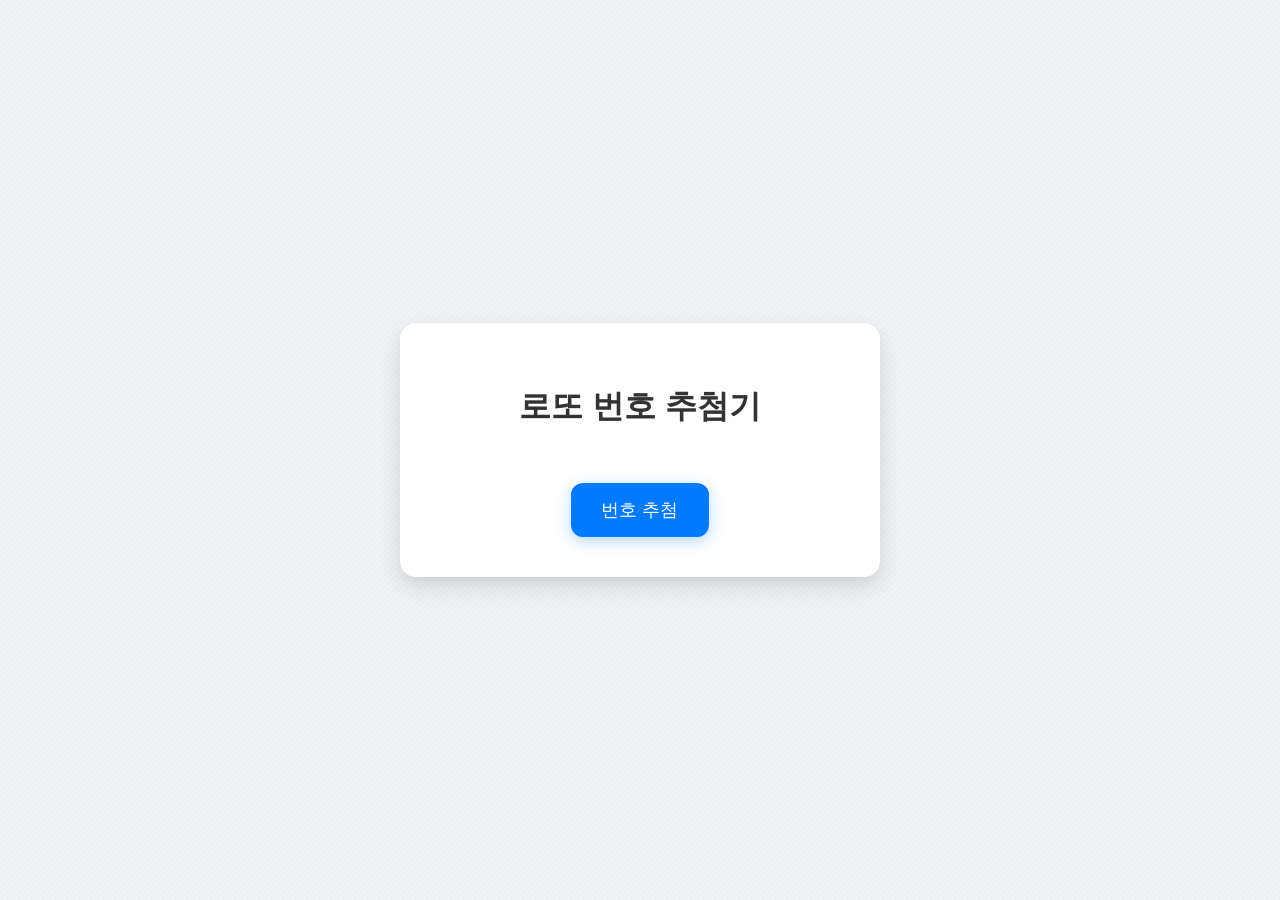
==== index.html @ a120d89f "Initial upload of product builder project" ====
<!DOCTYPE html>
<html lang="ko">
<head>
    <meta charset="UTF-8">
    <meta name="viewport" content="width=device-width, initial-scale=1.0">
    <title>로또 번호 추첨기</title>
    <link rel="stylesheet" href="style.css">
</head>
<body>
    <div class="container">
        <h1>로또 번호 추첨기</h1>
        <div id="numbers" class="numbers-container"></div>
        <button id="generate" class="generate-btn">번호 추첨</button>
    </div>
    <script src="main.js"></script>
</body>
</html>
---- style.css ----
body {
    font-family: 'Helvetica Neue', sans-serif;
    display: flex;
    justify-content: center;
    align-items: center;
    height: 100vh;
    margin: 0;
    background-color: #f0f2f5;
    background-image: url("data:image/svg+xml,%3Csvg width='6' height='6' viewBox='0 0 6 6' xmlns='http://www.w3.org/2000/svg'%3E%3Cg fill='%239C92AC' fill-opacity='0.1'%3E%3Cpath d='M5 0h1L0 6V5zM6 5v1H5z'/%3E%3C/g%3E%3C/svg%3E");
}

.container {
    text-align: center;
    background-color: white;
    padding: 40px;
    border-radius: 16px;
    box-shadow: 0 10px 25px rgba(0, 0, 0, 0.1), 0 5px 10px rgba(0, 0, 0, 0.04);
    width: 90%;
    max-width: 400px;
}

h1 {
    color: #333;
    margin-bottom: 24px;
}

.numbers-container {
    display: flex;
    justify-content: center;
    gap: 10px;
    margin-bottom: 30px;
    flex-wrap: wrap;
}

.number {
    width: 50px;
    height: 50px;
    border-radius: 50%;
    display: flex;
    justify-content: center;
    align-items: center;
    color: white;
    font-size: 24px;
    font-weight: bold;
    box-shadow: 0 2px 5px rgba(0,0,0,0.2);
}

.generate-btn {
    background-color: #007aff;
    color: white;
    border: none;
    padding: 15px 30px;
    font-size: 18px;
    border-radius: 12px;
    cursor: pointer;
    transition: background-color 0.3s ease, transform 0.2s ease;
    box-shadow: 0 4px 15px rgba(0, 122, 255, 0.3);
}

.generate-btn:hover {
    background-color: #0056b3;
    transform: translateY(-2px);
}

.generate-btn:active {
    transform: translateY(1px);
}
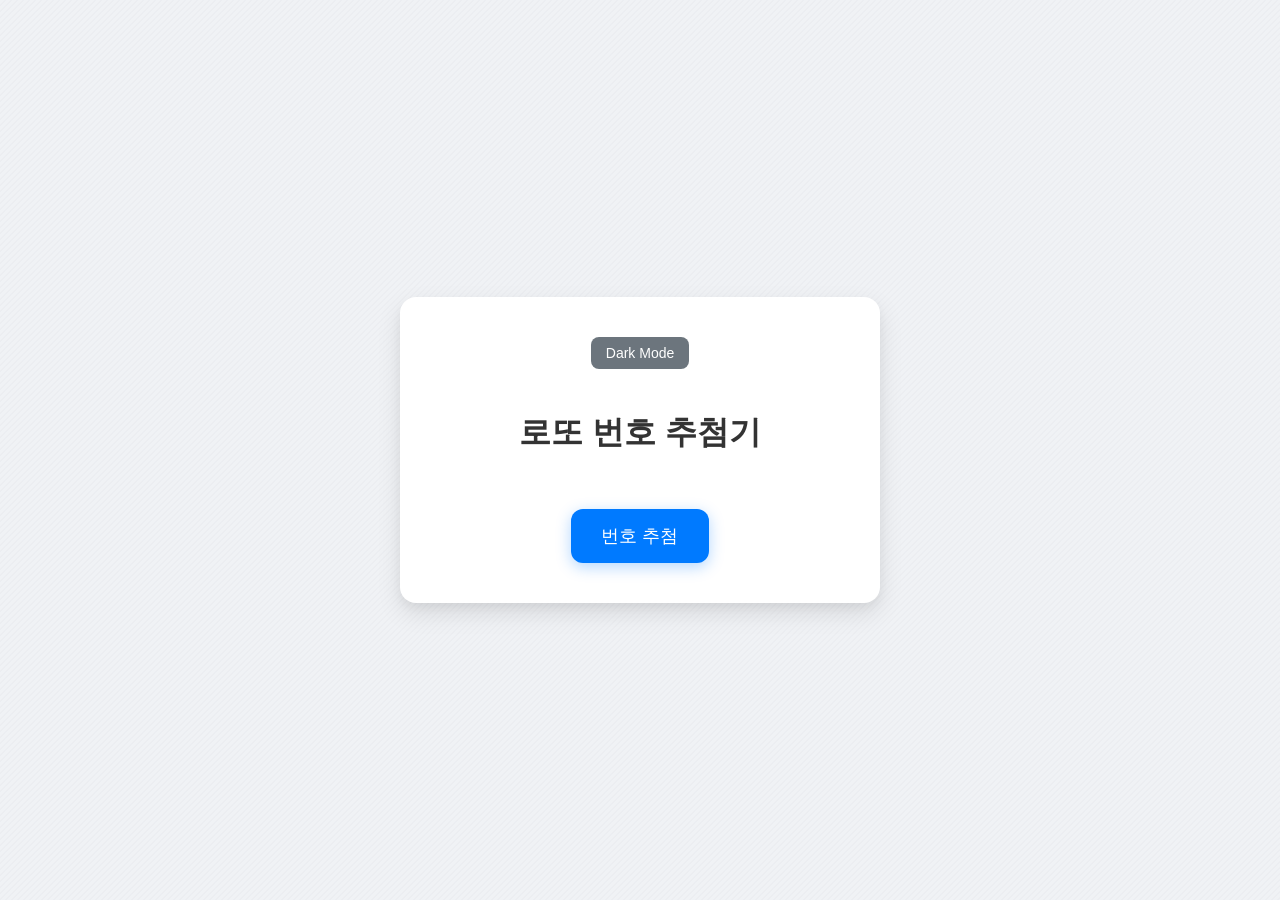
==== commit 79df8942: "feat: Add dark mode and light mode functionality" ====
--- a/index.html
+++ b/index.html
@@ -8,6 +8,7 @@
 </head>
 <body>
     <div class="container">
+        <button id="theme-toggle" class="theme-toggle-btn">Toggle Theme</button>
         <h1>로또 번호 추첨기</h1>
         <div id="numbers" class="numbers-container"></div>
         <button id="generate" class="generate-btn">번호 추첨</button>
--- a/style.css
+++ b/style.css
@@ -1,3 +1,36 @@
+/* Theme Toggle Button */
+.theme-toggle-btn {
+    background-color: #6c757d;
+    color: white;
+    border: none;
+    padding: 8px 15px;
+    font-size: 14px;
+    border-radius: 8px;
+    cursor: pointer;
+    transition: background-color 0.3s ease;
+    margin-bottom: 20px; /* Space below the button */
+}
+
+.theme-toggle-btn:hover {
+    background-color: #5a6268;
+}
+
+/* Dark Mode Styles */
+body.dark-mode {
+    background-color: #2c2c2c;
+    color: #e0e0e0;
+    background-image: url("data:image/svg+xml,%3Csvg width='6' height='6' viewBox='0 0 6 6' xmlns='http://www.w3.org/2000/svg'%3E%3Cg fill='%239C92AC' fill-opacity='0.05'%3E%3Cpath d='M5 0h1L0 6V5zM6 5v1H5z'/%3E%3C/g%3E%3C/svg%3E");
+}
+
+body.dark-mode .container {
+    background-color: #3a3a3a;
+    box-shadow: 0 10px 25px rgba(0, 0, 0, 0.3), 0 5px 10px rgba(0, 0, 0, 0.12);
+}
+
+body.dark-mode h1 {
+    color: #e0e0e0;
+}
+
 body {
     font-family: 'Helvetica Neue', sans-serif;
     display: flex;
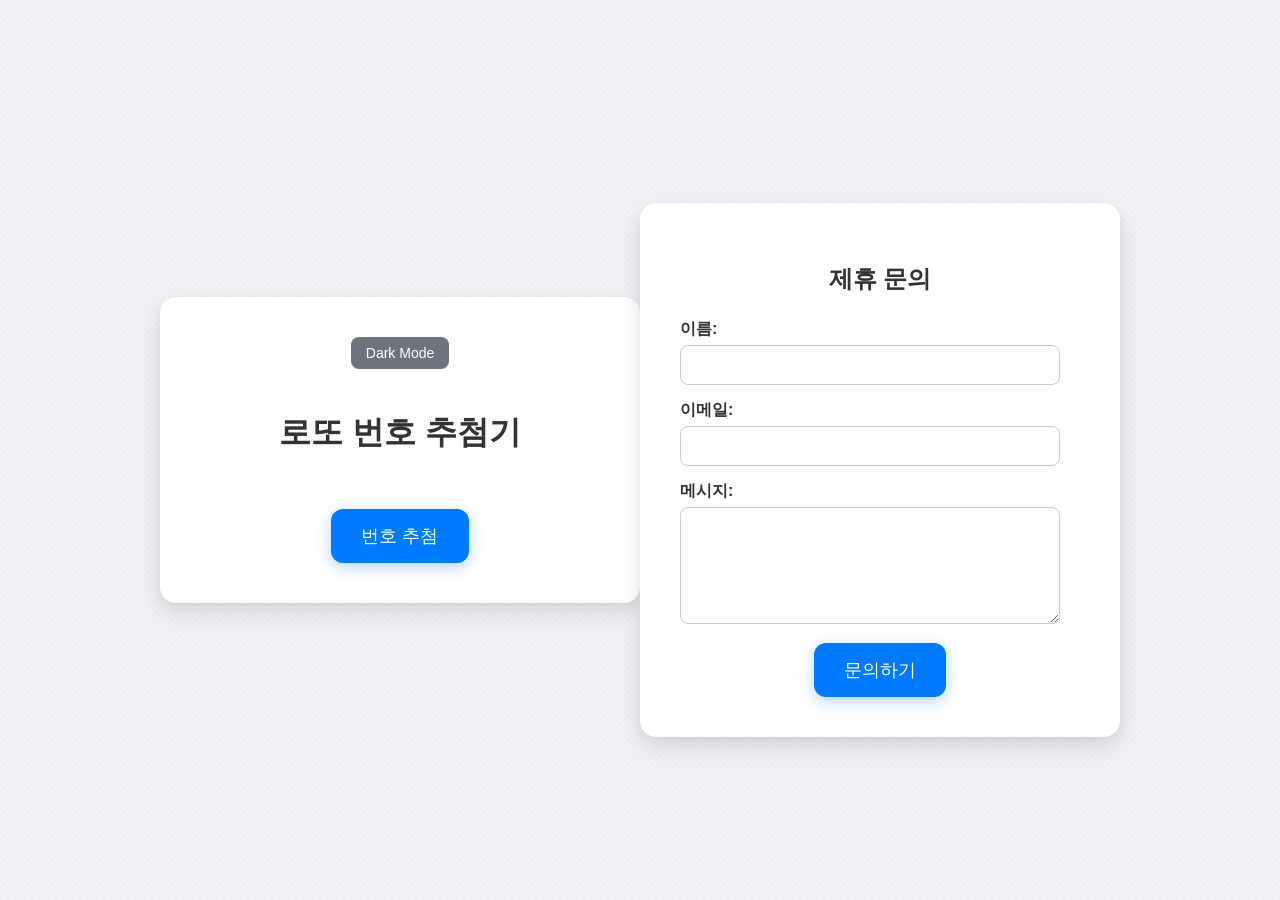
==== commit 26611064: "feat: Add Formspree contact form for partnership inquiries" ====
--- a/index.html
+++ b/index.html
@@ -13,6 +13,26 @@
         <div id="numbers" class="numbers-container"></div>
         <button id="generate" class="generate-btn">번호 추첨</button>
     </div>
+
+    <div class="container contact-form-container">
+        <h2>제휴 문의</h2>
+        <form action="https://formspree.io/f/mkovgble" method="POST" id="contact-form">
+            <div class="form-group">
+                <label for="name">이름:</label>
+                <input type="text" id="name" name="name" required>
+            </div>
+            <div class="form-group">
+                <label for="email">이메일:</label>
+                <input type="email" id="email" name="email" required>
+            </div>
+            <div class="form-group">
+                <label for="message">메시지:</label>
+                <textarea id="message" name="message" rows="5" required></textarea>
+            </div>
+            <button type="submit" class="generate-btn">문의하기</button>
+        </form>
+    </div>
+
     <script src="main.js"></script>
 </body>
 </html>
--- a/style.css
+++ b/style.css
@@ -29,6 +29,69 @@
 
 body.dark-mode h1 {
     color: #e0e0e0;
+}
+
+/* Contact Form Styles */
+.contact-form-container {
+    margin-top: 40px; /* Space above the form container */
+}
+
+.contact-form-container h2 {
+    color: #333;
+    margin-bottom: 24px;
+}
+
+body.dark-mode .contact-form-container h2 {
+    color: #e0e0e0;
+}
+
+.form-group {
+    margin-bottom: 15px;
+    text-align: left;
+}
+
+.form-group label {
+    display: block;
+    margin-bottom: 5px;
+    font-weight: bold;
+    color: #333;
+}
+
+body.dark-mode .form-group label {
+    color: #e0e0e0;
+}
+
+.form-group input[type="text"],
+.form-group input[type="email"],
+.form-group textarea {
+    width: calc(100% - 20px);
+    padding: 10px;
+    border: 1px solid #ccc;
+    border-radius: 8px;
+    font-size: 16px;
+    box-sizing: border-box;
+    background-color: white;
+    color: #333;
+}
+
+body.dark-mode .form-group input[type="text"],
+body.dark-mode .form-group input[type="email"],
+body.dark-mode .form-group textarea {
+    background-color: #4a4a4a;
+    border-color: #666;
+    color: #e0e0e0;
+}
+
+.form-group input[type="text"]:focus,
+.form-group input[type="email"]:focus,
+.form-group textarea:focus {
+    border-color: #007aff;
+    outline: none;
+    box-shadow: 0 0 0 3px rgba(0, 122, 255, 0.2);
+}
+
+.form-group textarea {
+    resize: vertical;
 }
 
 body {
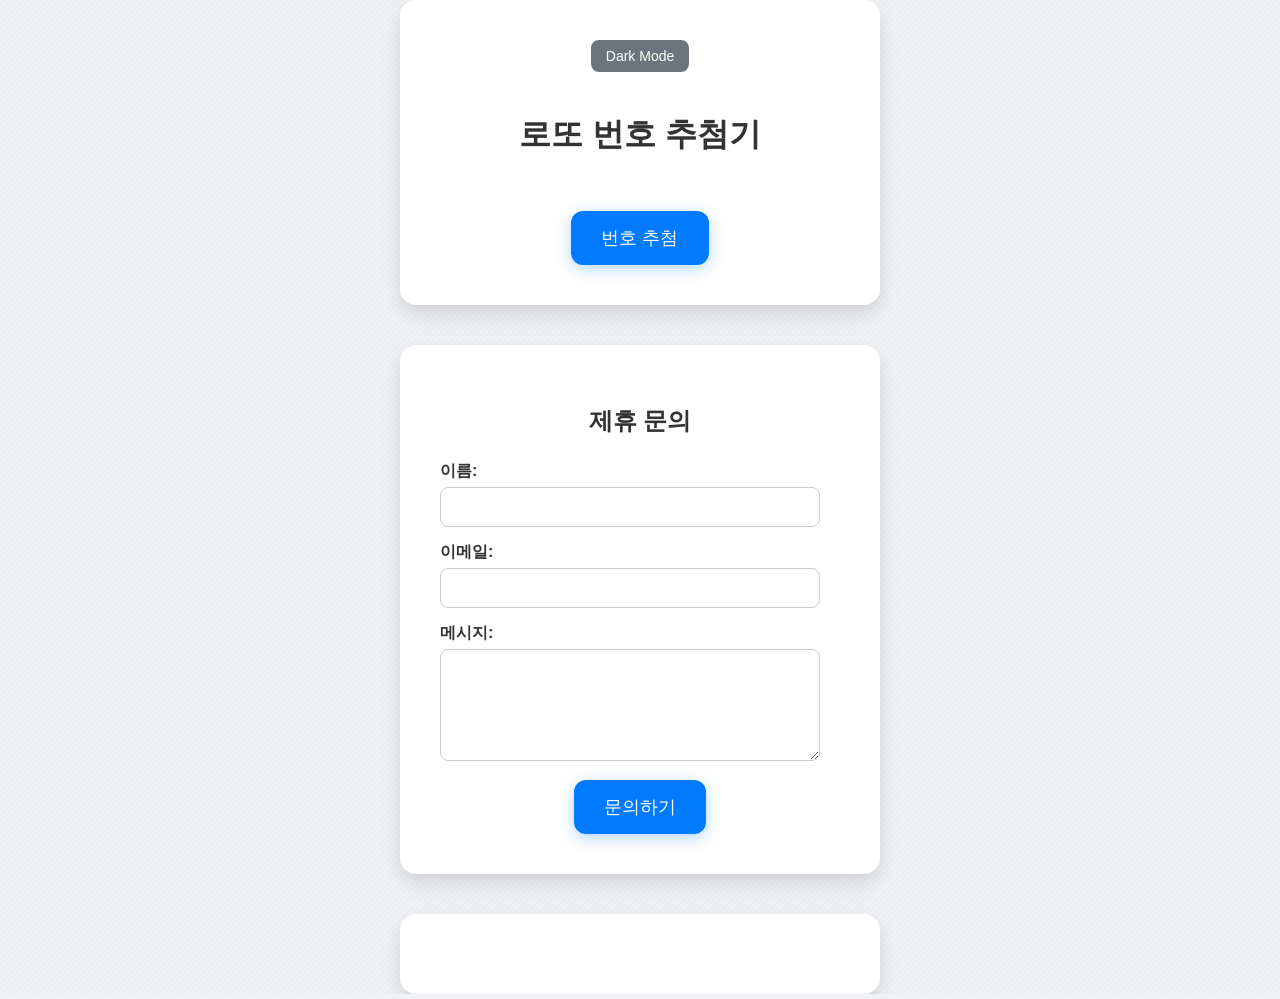
==== commit 7f57a71e: "feat: Add Disqus comment section" ====
--- a/index.html
+++ b/index.html
@@ -33,6 +33,26 @@
         </form>
     </div>
 
+    <div id="disqus_thread" class="container" style="margin-top: 40px; text-align: left;"></div>
+    <script>
+        /**
+        *  RECOMMENDED CONFIGURATION VARIABLES: EDIT AND UNCOMMENT THE SECTION BELOW TO INSERT DYNAMIC VALUES FROM YOUR PLATFORM OR CMS.
+        *  LEARN WHY DEFINING THESE VARIABLES IS IMPORTANT: https://disqus.com/admin/universalcode/#configuration-variables    */
+        /*
+        var disqus_config = function () {
+        this.page.url = PAGE_URL;  // Replace PAGE_URL with your page's canonical URL variable
+        this.page.identifier = PAGE_IDENTIFIER; // Replace PAGE_IDENTIFIER with your page's unique identifier variable
+        };
+        */
+        (function() { // DON'T EDIT BELOW THIS LINE
+        var d = document, s = d.createElement('script');
+        s.src = 'https://productbuilder-lhgbuhu7to.disqus.com/embed.js';
+        s.setAttribute('data-timestamp', +new Date());
+        (d.head || d.body).appendChild(s);
+        })();
+    </script>
+    <noscript>Please enable JavaScript to view the <a href="https://disqus.com/?ref_noscript">comments powered by Disqus.</a></noscript>
+
     <script src="main.js"></script>
 </body>
 </html>
--- a/style.css
+++ b/style.css
@@ -97,9 +97,9 @@
 body {
     font-family: 'Helvetica Neue', sans-serif;
     display: flex;
-    justify-content: center;
-    align-items: center;
-    height: 100vh;
+    flex-direction: column; /* Stack children vertically */
+    align-items: center;   /* Center children horizontally */
+    min-height: 100vh;     /* Ensure body takes at least full viewport height */
     margin: 0;
     background-color: #f0f2f5;
     background-image: url("data:image/svg+xml,%3Csvg width='6' height='6' viewBox='0 0 6 6' xmlns='http://www.w3.org/2000/svg'%3E%3Cg fill='%239C92AC' fill-opacity='0.1'%3E%3Cpath d='M5 0h1L0 6V5zM6 5v1H5z'/%3E%3C/g%3E%3C/svg%3E");
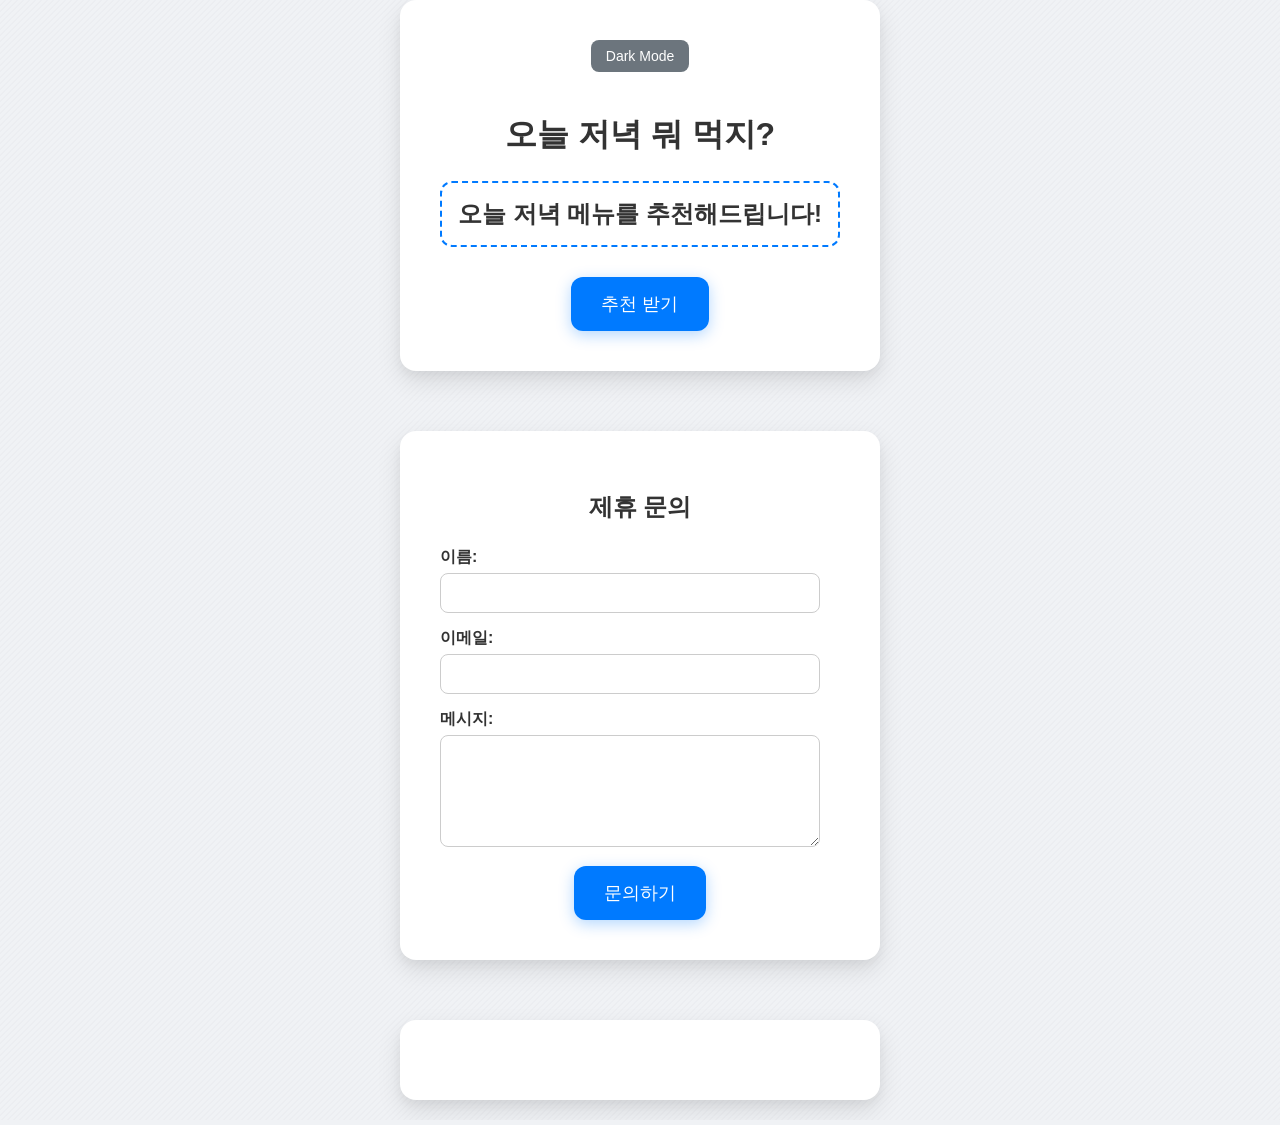
==== commit 749ae0ac: "feat: Implement 'What to eat tonight?' recommendation service (local only)" ====
--- a/index.html
+++ b/index.html
@@ -9,9 +9,9 @@
 <body>
     <div class="container">
         <button id="theme-toggle" class="theme-toggle-btn">Toggle Theme</button>
-        <h1>로또 번호 추첨기</h1>
-        <div id="numbers" class="numbers-container"></div>
-        <button id="generate" class="generate-btn">번호 추첨</button>
+        <h1>오늘 저녁 뭐 먹지?</h1>
+        <div id="recommendation" class="recommendation-container">오늘 저녁 메뉴를 추천해드립니다!</div>
+        <button id="generate" class="generate-btn">추천 받기</button>
     </div>
 
     <div class="container contact-form-container">
--- a/style.css
+++ b/style.css
@@ -113,32 +113,27 @@
     box-shadow: 0 10px 25px rgba(0, 0, 0, 0.1), 0 5px 10px rgba(0, 0, 0, 0.04);
     width: 90%;
     max-width: 400px;
+    margin-bottom: 20px; /* Add some space below each container */
+}
+
+.recommendation-container {
+    font-size: 24px;
+    font-weight: bold;
+    margin-bottom: 30px;
+    padding: 15px;
+    border: 2px dashed #007aff;
+    border-radius: 12px;
+    color: #333;
+}
+
+body.dark-mode .recommendation-container {
+    color: #e0e0e0;
+    border-color: #007aff;
 }
 
 h1 {
     color: #333;
     margin-bottom: 24px;
-}
-
-.numbers-container {
-    display: flex;
-    justify-content: center;
-    gap: 10px;
-    margin-bottom: 30px;
-    flex-wrap: wrap;
-}
-
-.number {
-    width: 50px;
-    height: 50px;
-    border-radius: 50%;
-    display: flex;
-    justify-content: center;
-    align-items: center;
-    color: white;
-    font-size: 24px;
-    font-weight: bold;
-    box-shadow: 0 2px 5px rgba(0,0,0,0.2);
 }
 
 .generate-btn {
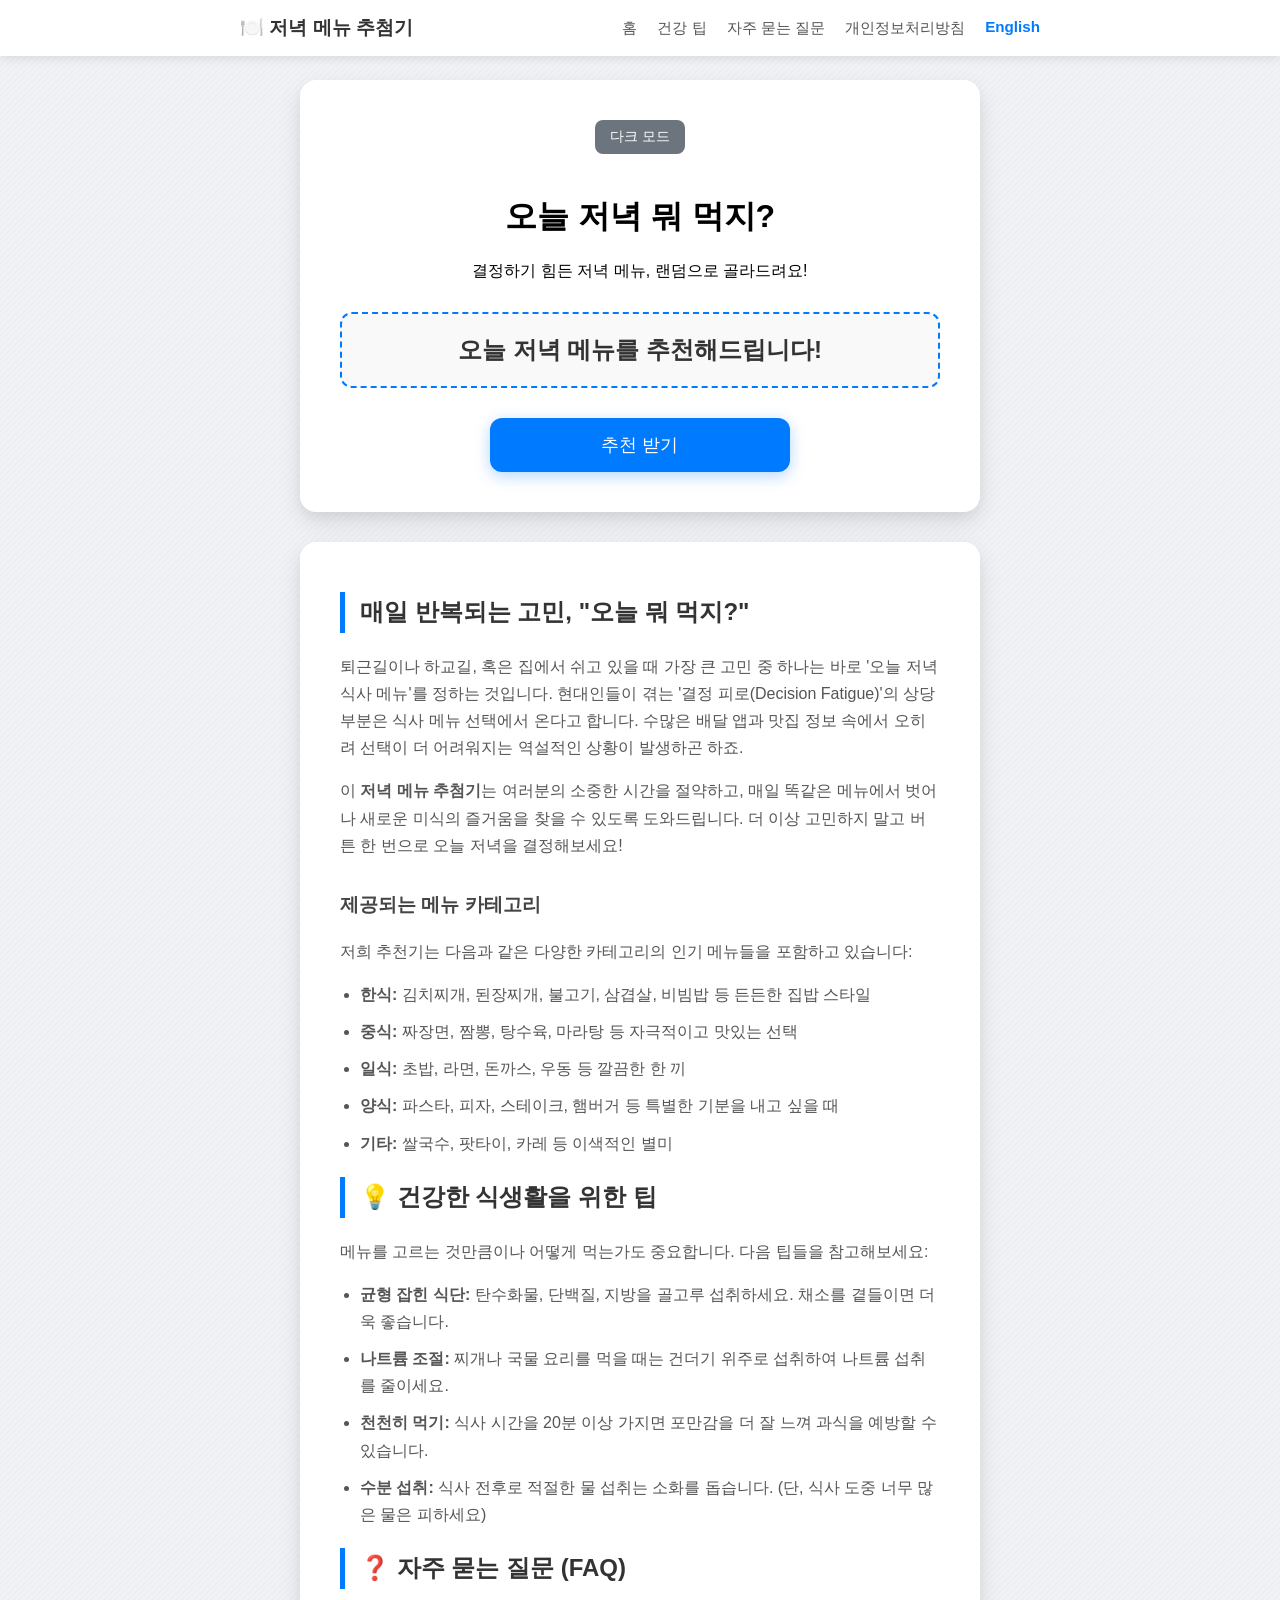
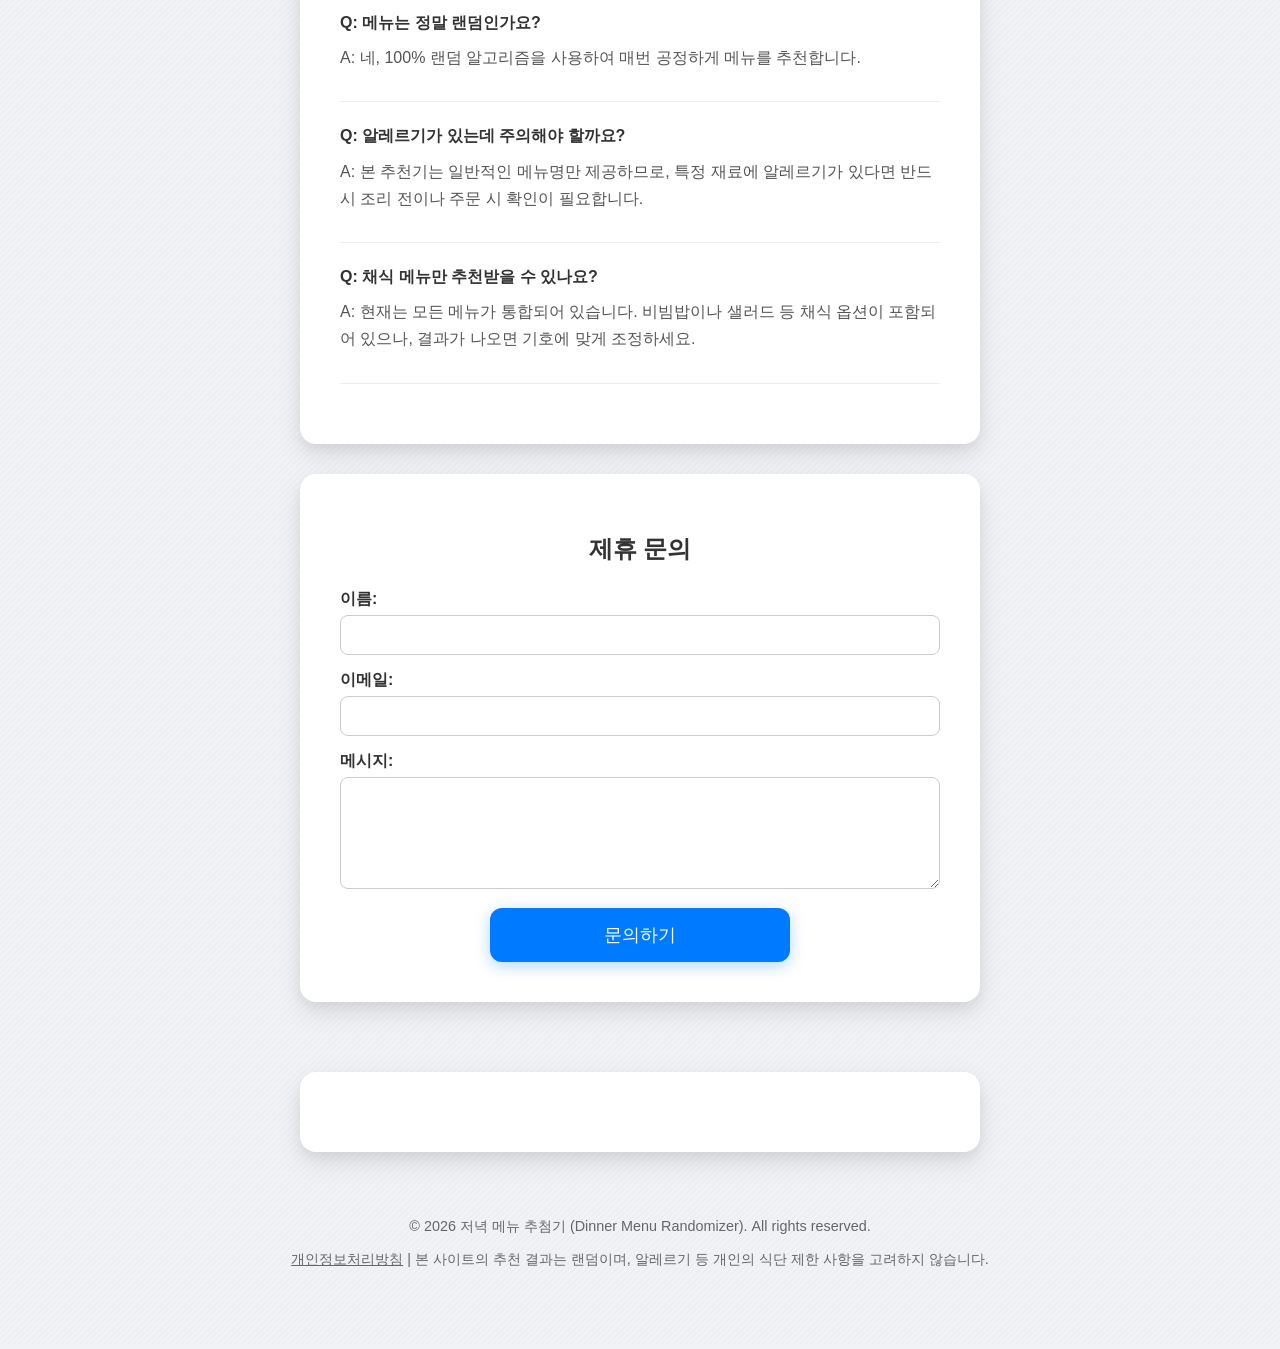
==== commit b62a3d5d: "feat: Upgrade site to high-quality AdSense optimized version with multi-language support" ====
--- a/index.html
+++ b/index.html
@@ -3,15 +3,84 @@
 <head>
     <meta charset="UTF-8">
     <meta name="viewport" content="width=device-width, initial-scale=1.0">
-    <title>로또 번호 추첨기</title>
+    <meta name="description" content="오늘 저녁 메뉴가 고민이신가요? 결정 장애를 해결해 줄 랜덤 저녁 메뉴 추천기를 사용해보세요. 한식, 중식, 일식, 양식 등 다양한 추천을 제공합니다.">
+    <meta name="keywords" content="저녁 메뉴 추천, 점심 메뉴 추천, 오늘 뭐 먹지, 음식 추천, 랜덤 메뉴, 식사 결정, 맛집 메뉴">
+    <meta name="google-adsense-account" content="ca-pub-8612629847050094">
+    <title>저녁 메뉴 추첨기 - 오늘 뭐 먹지?</title>
     <link rel="stylesheet" href="style.css">
+    <script async src="https://pagead2.googlesyndication.com/pagead/js/adsbygoogle.js?client=ca-pub-8612629847050094" crossorigin="anonymous"></script>
 </head>
 <body>
+    <!-- Navbar -->
+    <nav class="navbar">
+        <div class="nav-content">
+            <a href="index.html" class="logo">🍽️ 저녁 메뉴 추첨기</a>
+            <div class="nav-links">
+                <a href="index.html">홈</a>
+                <a href="#tips">건강 팁</a>
+                <a href="#faq">자주 묻는 질문</a>
+                <a href="privacy.html">개인정보처리방침</a>
+                <a href="en.html" class="lang-switch">English</a>
+            </div>
+        </div>
+    </nav>
+
     <div class="container">
-        <button id="theme-toggle" class="theme-toggle-btn">Toggle Theme</button>
+        <button id="theme-toggle" class="theme-toggle-btn">다크 모드</button>
         <h1>오늘 저녁 뭐 먹지?</h1>
+        <p class="subtitle">결정하기 힘든 저녁 메뉴, 랜덤으로 골라드려요!</p>
         <div id="recommendation" class="recommendation-container">오늘 저녁 메뉴를 추천해드립니다!</div>
         <button id="generate" class="generate-btn">추천 받기</button>
+    </div>
+
+    <!-- Content Section -->
+    <div class="container content-container">
+        <article>
+            <h2>매일 반복되는 고민, "오늘 뭐 먹지?"</h2>
+            <p>
+                퇴근길이나 하교길, 혹은 집에서 쉬고 있을 때 가장 큰 고민 중 하나는 바로 '오늘 저녁 식사 메뉴'를 정하는 것입니다. 
+                현대인들이 겪는 '결정 피로(Decision Fatigue)'의 상당 부분은 식사 메뉴 선택에서 온다고 합니다. 
+                수많은 배달 앱과 맛집 정보 속에서 오히려 선택이 더 어려워지는 역설적인 상황이 발생하곤 하죠.
+            </p>
+            <p>
+                이 <strong>저녁 메뉴 추첨기</strong>는 여러분의 소중한 시간을 절약하고, 매일 똑같은 메뉴에서 벗어나 
+                새로운 미식의 즐거움을 찾을 수 있도록 도와드립니다. 더 이상 고민하지 말고 버튼 한 번으로 오늘 저녁을 결정해보세요!
+            </p>
+
+            <h3>제공되는 메뉴 카테고리</h3>
+            <p>저희 추천기는 다음과 같은 다양한 카테고리의 인기 메뉴들을 포함하고 있습니다:</p>
+            <ul class="category-list">
+                <li><strong>한식:</strong> 김치찌개, 된장찌개, 불고기, 삼겹살, 비빔밥 등 든든한 집밥 스타일</li>
+                <li><strong>중식:</strong> 짜장면, 짬뽕, 탕수육, 마라탕 등 자극적이고 맛있는 선택</li>
+                <li><strong>일식:</strong> 초밥, 라면, 돈까스, 우동 등 깔끔한 한 끼</li>
+                <li><strong>양식:</strong> 파스타, 피자, 스테이크, 햄버거 등 특별한 기분을 내고 싶을 때</li>
+                <li><strong>기타:</strong> 쌀국수, 팟타이, 카레 등 이색적인 별미</li>
+            </ul>
+
+            <h2 id="tips">💡 건강한 식생활을 위한 팁</h2>
+            <p>메뉴를 고르는 것만큼이나 어떻게 먹는가도 중요합니다. 다음 팁들을 참고해보세요:</p>
+            <ul>
+                <li><strong>균형 잡힌 식단:</strong> 탄수화물, 단백질, 지방을 골고루 섭취하세요. 채소를 곁들이면 더욱 좋습니다.</li>
+                <li><strong>나트륨 조절:</strong> 찌개나 국물 요리를 먹을 때는 건더기 위주로 섭취하여 나트륨 섭취를 줄이세요.</li>
+                <li><strong>천천히 먹기:</strong> 식사 시간을 20분 이상 가지면 포만감을 더 잘 느껴 과식을 예방할 수 있습니다.</li>
+                <li><strong>수분 섭취:</strong> 식사 전후로 적절한 물 섭취는 소화를 돕습니다. (단, 식사 도중 너무 많은 물은 피하세요)</li>
+            </ul>
+
+            <h2 id="faq">❓ 자주 묻는 질문 (FAQ)</h2>
+            <div class="faq-item">
+                <span class="faq-question">Q: 메뉴는 정말 랜덤인가요?</span>
+                <p class="faq-answer">A: 네, 100% 랜덤 알고리즘을 사용하여 매번 공정하게 메뉴를 추천합니다.</p>
+            </div>
+            <div class="faq-item">
+                <span class="faq-question">Q: 알레르기가 있는데 주의해야 할까요?</span>
+                <p class="faq-answer">A: 본 추천기는 일반적인 메뉴명만 제공하므로, 특정 재료에 알레르기가 있다면 반드시 조리 전이나 주문 시 확인이 필요합니다.</p>
+            </div>
+            <div class="faq-item">
+                <span class="faq-question">Q: 채식 메뉴만 추천받을 수 있나요?</span>
+                <p class="faq-answer">A: 현재는 모든 메뉴가 통합되어 있습니다. 비빔밥이나 샐러드 등 채식 옵션이 포함되어 있으나, 결과가 나오면 기호에 맞게 조정하세요.</p>
+            </div>
+
+        </article>
     </div>
 
     <div class="container contact-form-container">
@@ -35,15 +104,6 @@
 
     <div id="disqus_thread" class="container" style="margin-top: 40px; text-align: left;"></div>
     <script>
-        /**
-        *  RECOMMENDED CONFIGURATION VARIABLES: EDIT AND UNCOMMENT THE SECTION BELOW TO INSERT DYNAMIC VALUES FROM YOUR PLATFORM OR CMS.
-        *  LEARN WHY DEFINING THESE VARIABLES IS IMPORTANT: https://disqus.com/admin/universalcode/#configuration-variables    */
-        /*
-        var disqus_config = function () {
-        this.page.url = PAGE_URL;  // Replace PAGE_URL with your page's canonical URL variable
-        this.page.identifier = PAGE_IDENTIFIER; // Replace PAGE_IDENTIFIER with your page's unique identifier variable
-        };
-        */
         (function() { // DON'T EDIT BELOW THIS LINE
         var d = document, s = d.createElement('script');
         s.src = 'https://productbuilder-lhgbuhu7to.disqus.com/embed.js';
@@ -53,6 +113,16 @@
     </script>
     <noscript>Please enable JavaScript to view the <a href="https://disqus.com/?ref_noscript">comments powered by Disqus.</a></noscript>
 
+    <footer class="site-footer">
+        <div class="footer-content">
+            <p>&copy; 2026 저녁 메뉴 추첨기 (Dinner Menu Randomizer). All rights reserved.</p>
+            <p>
+                <a href="privacy.html" style="color: inherit; text-decoration: underline;">개인정보처리방침</a> | 
+                본 사이트의 추천 결과는 랜덤이며, 알레르기 등 개인의 식단 제한 사항을 고려하지 않습니다.
+            </p>
+        </div>
+    </footer>
+
     <script src="main.js"></script>
 </body>
 </html>
--- a/style.css
+++ b/style.css
@@ -1,110 +1,82 @@
-/* Theme Toggle Button */
-.theme-toggle-btn {
-    background-color: #6c757d;
-    color: white;
-    border: none;
-    padding: 8px 15px;
-    font-size: 14px;
-    border-radius: 8px;
-    cursor: pointer;
-    transition: background-color 0.3s ease;
-    margin-bottom: 20px; /* Space below the button */
-}
-
-.theme-toggle-btn:hover {
-    background-color: #5a6268;
-}
-
-/* Dark Mode Styles */
-body.dark-mode {
-    background-color: #2c2c2c;
-    color: #e0e0e0;
-    background-image: url("data:image/svg+xml,%3Csvg width='6' height='6' viewBox='0 0 6 6' xmlns='http://www.w3.org/2000/svg'%3E%3Cg fill='%239C92AC' fill-opacity='0.05'%3E%3Cpath d='M5 0h1L0 6V5zM6 5v1H5z'/%3E%3C/g%3E%3C/svg%3E");
-}
-
-body.dark-mode .container {
-    background-color: #3a3a3a;
-    box-shadow: 0 10px 25px rgba(0, 0, 0, 0.3), 0 5px 10px rgba(0, 0, 0, 0.12);
-}
-
-body.dark-mode h1 {
-    color: #e0e0e0;
-}
-
-/* Contact Form Styles */
-.contact-form-container {
-    margin-top: 40px; /* Space above the form container */
-}
-
-.contact-form-container h2 {
-    color: #333;
-    margin-bottom: 24px;
-}
-
-body.dark-mode .contact-form-container h2 {
-    color: #e0e0e0;
-}
-
-.form-group {
-    margin-bottom: 15px;
-    text-align: left;
-}
-
-.form-group label {
-    display: block;
-    margin-bottom: 5px;
-    font-weight: bold;
-    color: #333;
-}
-
-body.dark-mode .form-group label {
-    color: #e0e0e0;
-}
-
-.form-group input[type="text"],
-.form-group input[type="email"],
-.form-group textarea {
-    width: calc(100% - 20px);
-    padding: 10px;
-    border: 1px solid #ccc;
-    border-radius: 8px;
-    font-size: 16px;
-    box-sizing: border-box;
-    background-color: white;
-    color: #333;
-}
-
-body.dark-mode .form-group input[type="text"],
-body.dark-mode .form-group input[type="email"],
-body.dark-mode .form-group textarea {
-    background-color: #4a4a4a;
-    border-color: #666;
-    color: #e0e0e0;
-}
-
-.form-group input[type="text"]:focus,
-.form-group input[type="email"]:focus,
-.form-group textarea:focus {
-    border-color: #007aff;
-    outline: none;
-    box-shadow: 0 0 0 3px rgba(0, 122, 255, 0.2);
-}
-
-.form-group textarea {
-    resize: vertical;
-}
-
+/* Global Styles */
 body {
-    font-family: 'Helvetica Neue', sans-serif;
-    display: flex;
-    flex-direction: column; /* Stack children vertically */
-    align-items: center;   /* Center children horizontally */
-    min-height: 100vh;     /* Ensure body takes at least full viewport height */
+    font-family: 'Helvetica Neue', 'Apple SD Gothic Neo', 'Malgun Gothic', 'Nanum Gothic', sans-serif;
+    display: flex;
+    flex-direction: column;
+    align-items: center;
+    min-height: 100vh;
     margin: 0;
     background-color: #f0f2f5;
     background-image: url("data:image/svg+xml,%3Csvg width='6' height='6' viewBox='0 0 6 6' xmlns='http://www.w3.org/2000/svg'%3E%3Cg fill='%239C92AC' fill-opacity='0.1'%3E%3Cpath d='M5 0h1L0 6V5zM6 5v1H5z'/%3E%3C/g%3E%3C/svg%3E");
-}
-
+    padding-top: 80px; /* Space for fixed navbar */
+    padding-bottom: 40px;
+}
+
+/* Navigation Bar */
+.navbar {
+    position: fixed;
+    top: 0;
+    width: 100%;
+    background-color: rgba(255, 255, 255, 0.95);
+    backdrop-filter: blur(10px);
+    box-shadow: 0 2px 10px rgba(0,0,0,0.1);
+    z-index: 1000;
+    display: flex;
+    justify-content: center;
+}
+
+.nav-content {
+    width: 90%;
+    max-width: 800px;
+    display: flex;
+    justify-content: space-between;
+    align-items: center;
+    padding: 15px 0;
+}
+
+.logo {
+    font-weight: bold;
+    font-size: 1.2rem;
+    color: #333;
+    text-decoration: none;
+}
+
+.nav-links {
+    display: flex;
+    gap: 20px;
+}
+
+.nav-links a {
+    text-decoration: none;
+    color: #555;
+    font-size: 0.95rem;
+    transition: color 0.2s;
+}
+
+.nav-links a:hover {
+    color: #007aff;
+}
+
+.lang-switch {
+    font-weight: bold;
+    color: #007aff !important;
+}
+
+body.dark-mode .navbar {
+    background-color: rgba(44, 44, 44, 0.95);
+    box-shadow: 0 2px 10px rgba(0,0,0,0.3);
+}
+
+body.dark-mode .logo,
+body.dark-mode .nav-links a {
+    color: #e0e0e0;
+}
+
+body.dark-mode .nav-links a:hover {
+    color: #4da3ff;
+}
+
+/* Main Container */
 .container {
     text-align: center;
     background-color: white;
@@ -112,30 +84,23 @@
     border-radius: 16px;
     box-shadow: 0 10px 25px rgba(0, 0, 0, 0.1), 0 5px 10px rgba(0, 0, 0, 0.04);
     width: 90%;
-    max-width: 400px;
-    margin-bottom: 20px; /* Add some space below each container */
-}
-
+    max-width: 600px; /* Widened for content */
+    margin-bottom: 30px;
+}
+
+/* Recommendation Area */
 .recommendation-container {
     font-size: 24px;
     font-weight: bold;
-    margin-bottom: 30px;
-    padding: 15px;
+    margin: 30px 0;
+    padding: 20px;
     border: 2px dashed #007aff;
     border-radius: 12px;
     color: #333;
-}
-
-body.dark-mode .recommendation-container {
-    color: #e0e0e0;
-    border-color: #007aff;
-}
-
-h1 {
-    color: #333;
-    margin-bottom: 24px;
-}
-
+    background-color: #f9f9f9;
+}
+
+/* Buttons */
 .generate-btn {
     background-color: #007aff;
     color: white;
@@ -146,6 +111,8 @@
     cursor: pointer;
     transition: background-color 0.3s ease, transform 0.2s ease;
     box-shadow: 0 4px 15px rgba(0, 122, 255, 0.3);
+    width: 100%;
+    max-width: 300px;
 }
 
 .generate-btn:hover {
@@ -153,6 +120,175 @@
     transform: translateY(-2px);
 }
 
-.generate-btn:active {
-    transform: translateY(1px);
-}
+.theme-toggle-btn {
+    background-color: #6c757d;
+    color: white;
+    border: none;
+    padding: 8px 15px;
+    font-size: 14px;
+    border-radius: 8px;
+    cursor: pointer;
+    transition: background-color 0.3s ease;
+    margin-bottom: 20px;
+}
+
+/* Content Sections (Tips, FAQ, Article) */
+.content-container {
+    text-align: left;
+    line-height: 1.7;
+}
+
+.content-container h2 {
+    font-size: 1.5rem;
+    margin-top: 10px;
+    margin-bottom: 20px;
+    color: #333;
+    border-left: 5px solid #007aff;
+    padding-left: 15px;
+}
+
+.content-container h3 {
+    font-size: 1.2rem;
+    margin-top: 30px;
+    margin-bottom: 15px;
+    color: #444;
+}
+
+.content-container p {
+    margin-bottom: 15px;
+    color: #555;
+}
+
+.content-container ul {
+    padding-left: 20px;
+    color: #555;
+    margin-bottom: 20px;
+}
+
+.content-container li {
+    margin-bottom: 10px;
+}
+
+/* FAQ Styles */
+.faq-item {
+    margin-bottom: 20px;
+    border-bottom: 1px solid #eee;
+    padding-bottom: 15px;
+}
+
+.faq-question {
+    font-weight: bold;
+    color: #333;
+    margin-bottom: 8px;
+    display: block;
+}
+
+.faq-answer {
+    color: #666;
+    margin: 0;
+}
+
+/* Form Styles */
+.contact-form-container h2 {
+    color: #333;
+    margin-bottom: 24px;
+}
+
+.form-group {
+    margin-bottom: 15px;
+    text-align: left;
+}
+
+.form-group label {
+    display: block;
+    margin-bottom: 5px;
+    font-weight: bold;
+    color: #333;
+}
+
+.form-group input,
+.form-group textarea {
+    width: 100%;
+    padding: 10px;
+    border: 1px solid #ccc;
+    border-radius: 8px;
+    font-size: 16px;
+    box-sizing: border-box;
+    background-color: white;
+    color: #333;
+}
+
+/* Dark Mode Overrides */
+body.dark-mode {
+    background-color: #2c2c2c;
+    color: #e0e0e0;
+}
+
+body.dark-mode .container {
+    background-color: #3a3a3a;
+    box-shadow: 0 10px 25px rgba(0, 0, 0, 0.3);
+}
+
+body.dark-mode h1,
+body.dark-mode h2,
+body.dark-mode h3,
+body.dark-mode .faq-question,
+body.dark-mode .contact-form-container h2,
+body.dark-mode .form-group label {
+    color: #e0e0e0;
+}
+
+body.dark-mode .recommendation-container {
+    background-color: #444;
+    color: #e0e0e0;
+    border-color: #007aff;
+}
+
+body.dark-mode .content-container p,
+body.dark-mode .content-container ul,
+body.dark-mode .faq-answer,
+body.dark-mode .subtitle {
+    color: #ccc;
+}
+
+body.dark-mode .form-group input,
+body.dark-mode .form-group textarea {
+    background-color: #4a4a4a;
+    border-color: #666;
+    color: #e0e0e0;
+}
+
+body.dark-mode .faq-item {
+    border-bottom-color: #555;
+}
+
+/* Footer */
+.site-footer {
+    width: 100%;
+    text-align: center;
+    padding: 20px;
+    color: #666;
+    font-size: 0.9rem;
+    margin-top: auto;
+}
+
+body.dark-mode .site-footer {
+    color: #888;
+}
+
+/* Mobile Responsive */
+@media (max-width: 600px) {
+    .container {
+        padding: 20px;
+        width: 95%;
+    }
+    .nav-content {
+        flex-direction: column;
+        gap: 10px;
+    }
+    .nav-links {
+        gap: 15px;
+        flex-wrap: wrap;
+        justify-content: center;
+    }
+}
